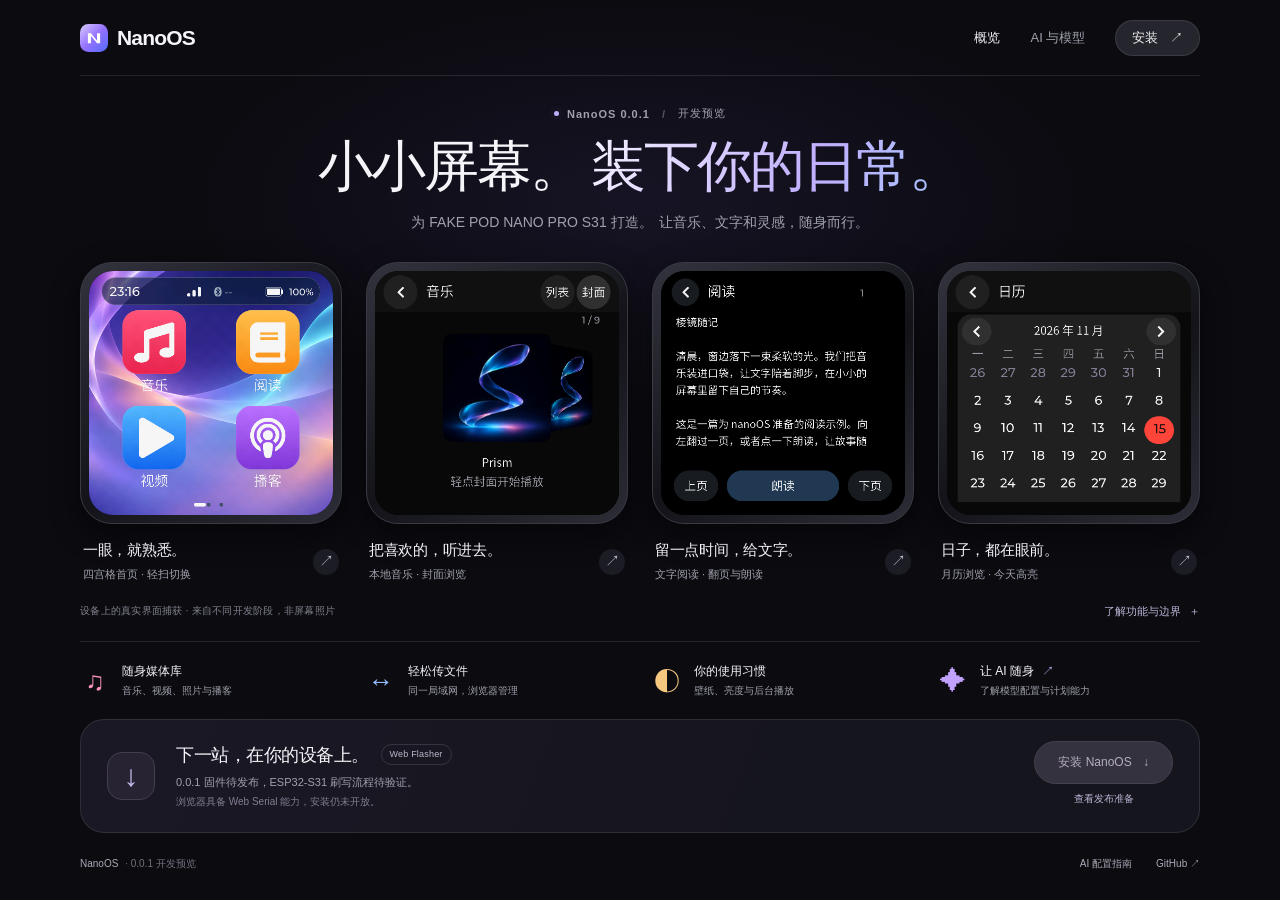
==== index.html @ 6688632a "Build NanoOS 0.0.1 website and AI setup guide" ====
<!doctype html>
<html lang="zh-CN">
<head>
  <meta charset="utf-8">
  <meta name="viewport" content="width=device-width, initial-scale=1">
  <meta name="theme-color" content="#0b0b10">
  <meta name="description" content="NanoOS 0.0.1，为 FAKE POD NANO PRO S31 打造的掌上系统。探索音乐、阅读与日常应用，了解 AI 模型配置。">
  <title>NanoOS — 小小屏幕，装下日常</title>
  <link rel="icon" href="assets/icon.svg" type="image/svg+xml">
  <link rel="stylesheet" href="assets/site.css">
  <script type="module" src="assets/site.js"></script>
</head>
<body class="home-page">
  <a class="skip-link" href="#main">跳到主要内容</a>
  <header class="site-header wrap">
    <a class="brand" href="index.html" aria-label="NanoOS 首页"><img src="assets/icon.svg" alt="" width="28" height="28"><span>NanoOS</span></a>
    <nav aria-label="主导航"><a class="active" aria-current="page" href="index.html">概览</a><a href="ai.html">AI 与模型</a><a class="nav-install" href="#install">安装 <span aria-hidden="true">↗</span></a></nav>
  </header>
  <main id="main" class="wrap">
    <section class="hero" aria-labelledby="hero-title">
      <div class="eyebrow"><span class="status-dot"></span> NanoOS 0.0.1 <span class="eyebrow-divider">/</span> 开发预览</div>
      <h1 id="hero-title">小小屏幕。<span>装下你的日常。</span></h1>
      <p>为 FAKE POD NANO PRO S31 打造。<span class="hero-break">让音乐、文字和灵感，随身而行。</span></p>
    </section>
    <section class="showcase" aria-label="应用界面">
      <button class="screen-card home-card" type="button" data-screen="home" aria-label="放大首页界面">
        <span class="screen-frame"><img src="assets/screen-home.png" width="460" height="460" alt="设备首页：音乐、阅读、视频和播客四宫格"></span>
        <span class="card-caption"><span><strong>一眼，就熟悉。</strong><small>四宫格首页 · 轻扫切换</small></span><span class="round-arrow" aria-hidden="true">↗</span></span>
      </button>
      <button class="screen-card" type="button" data-screen="music" aria-label="放大音乐界面">
        <span class="screen-frame"><img src="assets/screen-music.png" width="460" height="460" alt="设备音乐资料库，展示 Prism 示例专辑封面"></span>
        <span class="card-caption"><span><strong>把喜欢的，听进去。</strong><small>本地音乐 · 封面浏览</small></span><span class="round-arrow" aria-hidden="true">↗</span></span>
      </button>
      <button class="screen-card" type="button" data-screen="reader" aria-label="放大阅读界面">
        <span class="screen-frame"><img src="assets/screen-reader.png" width="460" height="460" alt="设备阅读页，显示原创示例棱镜随记与翻页、朗读按钮"></span>
        <span class="card-caption"><span><strong>留一点时间，给文字。</strong><small>文字阅读 · 翻页与朗读</small></span><span class="round-arrow" aria-hidden="true">↗</span></span>
      </button>
      <button class="screen-card" type="button" data-screen="calendar" aria-label="放大日历界面">
        <span class="screen-frame"><img src="assets/screen-calendar.png" width="460" height="460" alt="设备日历月视图，显示 2026 年 11 月"></span>
        <span class="card-caption"><span><strong>日子，都在眼前。</strong><small>月历浏览 · 今天高亮</small></span><span class="round-arrow" aria-hidden="true">↗</span></span>
      </button>
    </section>
    <div class="gallery-note"><p>设备上的真实界面捕获 · 来自不同开发阶段，非屏幕照片</p><button class="text-button" type="button" data-dialog="capabilities">了解功能与边界 <span aria-hidden="true">＋</span></button></div>
    <section class="feature-strip" aria-label="更多能力">
      <div><span class="feature-symbol pink" aria-hidden="true">♫</span><p><strong>随身媒体库</strong><span>音乐、视频、照片与播客</span></p></div>
      <div><span class="feature-symbol blue" aria-hidden="true">↔</span><p><strong>轻松传文件</strong><span>同一局域网，浏览器管理</span></p></div>
      <div><span class="feature-symbol amber" aria-hidden="true">◐</span><p><strong>你的使用习惯</strong><span>壁纸、亮度与后台播放</span></p></div>
      <a class="ai-feature" href="ai.html"><span class="feature-symbol purple" aria-hidden="true">✦</span><p><strong>让 AI 随身 <span aria-hidden="true">↗</span></strong><span>了解模型配置与计划能力</span></p></a>
    </section>
    <section id="install" class="install-panel" aria-labelledby="install-title">
      <div class="install-icon" aria-hidden="true">↓</div><div class="install-copy"><div class="install-heading"><h2 id="install-title">下一站，在你的设备上。</h2><span class="pill">Web Flasher</span></div><p>0.0.1 固件待发布，ESP32-S31 刷写流程待验证。</p><span class="browser-status" id="browser-status">检查浏览器环境…</span></div>
      <div class="install-actions"><button class="install-button" id="install-button" type="button" disabled aria-describedby="install-status">安装 NanoOS <span aria-hidden="true">↓</span></button><button class="text-button" type="button" data-dialog="install-info">查看发布准备</button></div>
      <span id="install-status" class="visually-hidden">当前没有可用固件，安装暂未开放。</span>
    </section>
  </main>
  <footer class="site-footer wrap"><span>NanoOS <span class="muted">· 0.0.1 开发预览</span></span><div><a href="ai.html">AI 配置指南</a><a href="https://github.com/zhuzhe1983/NanoOS" target="_blank" rel="noopener noreferrer">GitHub <span aria-hidden="true">↗</span></a></div></footer>

  <dialog id="screen-dialog" class="screen-dialog" aria-labelledby="screen-title"><button class="dialog-close" type="button" aria-label="关闭界面预览">×</button><img id="screen-image" src="assets/screen-home.png" width="460" height="460" alt=""><h2 id="screen-title">首页</h2><p id="screen-description"></p><small>设备 LVGL 软件捕获；非 LCD 面板回读。</small></dialog>
  <dialog id="capabilities" class="info-dialog" aria-labelledby="capabilities-title"><button class="dialog-close" type="button" aria-label="关闭功能说明">×</button><span class="eyebrow">ABOUT 0.0.1</span><h2 id="capabilities-title">当前功能与适配范围</h2><p class="dialog-intro">NanoOS 正在开发。以下区分已有实现与仍需验证的能力，固件尚未公开发布。</p><dl class="capability-list"><div><dt>音乐与视频 <span>已有实现</span></dt><dd>本地 MP3、PCM WAV、受限 FLAC / AAC；视频需预先转为受支持的小尺寸 H.264 / AAC MP4。并非任意视频都可直接播放。</dd></div><div><dt>阅读与朗读 <span>已有实现，持续验证</span></dt><dd>原生 UTF-8 TXT 阅读；EPUB、PDF 等需先在电脑导入转换。自然语音依赖服务或已准备的缓存，音质与完整流程仍在验证。</dd></div><div><dt>日常与连接 <span>已有实现</span></dt><dd>月历、壁纸、后台播放、局域网文件传输与网页设置。日历订阅为只读；浏览器传文件不是 AirDrop。</dd></div><div><dt>AI 与设备互通 <span>开发与验证中</span></dt><dd>模型配置、语音交互及图像动作仍在完善。AirPlay、蓝牙和网络媒体各有兼容范围；不承诺所有发送端与耳机均可用。</dd></div></dl><a class="button-link" href="ai.html">了解 AI 与模型 <span aria-hidden="true">→</span></a></dialog>
  <dialog id="install-info" class="info-dialog" aria-labelledby="install-info-title"><button class="dialog-close" type="button" aria-label="关闭安装说明">×</button><span class="eyebrow">READY WHEN IT’S READY</span><h2 id="install-info-title">固件准备与安装状态</h2><p class="dialog-intro">固件与设备刷写验证完成后，这里才会开放安装。当前页面不会请求串口权限，也不会下载或写入固件。</p><ol class="release-steps"><li><strong>发布固件</strong><span>确认 0.0.1 镜像、适用硬件和校验信息。</span><b>待完成</b></li><li><strong>验证 S31</strong><span>核验 ESP32-S31 识别、分区保留与写后校验。</span><b>待完成</b></li><li><strong>开放安装</strong><span>通过验证后，在支持 Web Serial 的桌面浏览器使用。</span><b>未开放</b></li></ol><p class="source-note">上游 esptool-js 已有 S31 目标实现；ESP Web Tools 的公开类型尚未列出 S31，且默认新装可能全擦。NanoOS 的安装流程仍需独立适配与设备验证。<br><a href="https://github.com/espressif/esptool-js/blob/d5b779b0314bdec367125f4c7e3c6d2206b14311/src/targets/esp32s31.ts" target="_blank" rel="noopener noreferrer">esptool-js ↗</a> · <a href="https://github.com/esphome/esp-web-tools/blob/8a993fa06c709b870335434a65894dee2a4c6d78/src/const.ts" target="_blank" rel="noopener noreferrer">ESP Web Tools ↗</a><br>核对日期：2026 年 11 月 16 日。</p></dialog>
</body>
</html>
---- assets/site.css ----
@charset "UTF-8";
:root{color-scheme:dark;--bg:#0b0b10;--panel:#15151d;--line:rgba(255,255,255,.1);--text:#f5f4f8;--muted:#a1a1ad;--accent:#c5b6ff;--radius:24px;font-family:-apple-system,BlinkMacSystemFont,"SF Pro Display","Segoe UI","PingFang SC","Hiragino Sans GB","Microsoft YaHei",sans-serif;font-synthesis:none}
*{box-sizing:border-box}html{scroll-behavior:smooth;scroll-padding-top:30px}body{margin:0;background:var(--bg);color:var(--text);-webkit-font-smoothing:antialiased}body:has(dialog[open]){overflow:hidden}a{color:inherit;text-decoration:none}button{font:inherit;color:inherit}button,a{-webkit-tap-highlight-color:transparent}button{cursor:pointer}button:disabled{cursor:not-allowed}button:focus-visible,a:focus-visible,summary:focus-visible{outline:3px solid #b6a2ff;outline-offset:5px}img{display:block;max-width:100%;height:auto}p,h1,h2,h3{margin:0}p{line-height:1.65}button{border:0}h1,h2,h3{font-weight:600;letter-spacing:-.035em}.wrap{width:min(1120px,calc(100% - 64px));margin-inline:auto}.muted{color:var(--muted)}.visually-hidden{position:absolute;width:1px;height:1px;padding:0;margin:-1px;overflow:hidden;clip:rect(0,0,0,0);white-space:nowrap;border:0}.skip-link{position:fixed;left:20px;top:-80px;background:white;color:#111;padding:12px 20px;border-radius:10px;z-index:100}.skip-link:focus{top:12px}.site-header{height:76px;display:flex;align-items:center;justify-content:space-between;border-bottom:1px solid var(--line)}.brand{display:flex;align-items:center;gap:9px;font-size:21px;font-weight:650;letter-spacing:-.8px}.site-header nav{display:flex;align-items:center;gap:30px;font-size:13px}.site-header nav>a{color:var(--muted);transition:color .2s}.site-header nav>a:hover,.site-header nav>a.active{color:var(--text)}.site-header nav>a.nav-install{background:#25252e;border:1px solid var(--line);border-radius:20px;padding:8px 16px;color:#eee}.nav-install span{margin-left:8px}.hero{text-align:center;padding:30px 0 28px;position:relative}.hero:before{content:"";position:absolute;inset:-100px 5% -160px;background:radial-gradient(ellipse,rgba(102,75,175,.13),transparent 65%);pointer-events:none;z-index:-1}.eyebrow{display:flex;align-items:center;gap:8px;color:var(--muted);font-size:11px;font-weight:600;letter-spacing:1.6px}.hero .eyebrow{justify-content:center;font-size:11px;letter-spacing:1px}.eyebrow-divider{margin:0 4px;color:#585860}.status-dot{height:5px;width:5px;border-radius:50%;background:#bcafff;display:inline-block;box-shadow:0 0 8px #967aff55;flex-shrink:0}.hero h1{font-size:clamp(36px,4.3vw,58px);line-height:1.2;margin:12px 0 12px;letter-spacing:-2px}.hero h1 span{background:linear-gradient(110deg,#f0ebff 5%,#c1afff 60%,#a3c5ff);-webkit-background-clip:text;background-clip:text;color:transparent;margin-left:.15em}.hero p{font-size:14px;color:var(--muted)}.hero-break{margin-left:6px}.showcase{display:grid;grid-template-columns:repeat(4,minmax(0,1fr));gap:24px}.screen-card{padding:0;background:none;min-width:0;text-align:left}.screen-frame{display:block;padding:8px;border:1px solid #3a3a44;border-radius:32px;background:linear-gradient(145deg,#33333e,#131319 55%,#2d2d37);box-shadow:0 10px 30px #0007;transition:transform .3s,border-color .3s}.screen-frame img{width:100%;aspect-ratio:1;border-radius:24px;object-fit:contain;background:#000}.screen-card:hover .screen-frame{transform:translateY(-4px);border-color:#817395}.card-caption{display:flex;align-items:center;justify-content:space-between;gap:8px;padding:17px 3px 0}.card-caption strong{display:block;font-size:15px;font-weight:550;letter-spacing:-.3px}.card-caption small{display:block;font-size:11px;color:var(--muted);margin-top:7px}.round-arrow{display:flex;align-items:center;justify-content:center;width:26px;height:26px;flex-shrink:0;background:#1c1c25;color:#b7b2c4;border-radius:50%;font-size:15px}.gallery-note{display:flex;align-items:center;justify-content:space-between;margin-top:17px;gap:16px}.gallery-note p{font-size:10px;letter-spacing:.25px;color:#82828f}.text-button{padding:5px 0;background:none;color:#bdb4d7;font-size:11px}.text-button:hover{color:white}.text-button span{margin-left:5px}.feature-strip{display:grid;grid-template-columns:repeat(4,minmax(0,1fr));gap:24px;border-top:1px solid var(--line);margin-top:17px;padding:21px 0}.feature-strip>div,.feature-strip>a{display:flex;align-items:center;gap:12px}.feature-symbol{font-size:26px;width:30px;text-align:center;line-height:1}.pink{color:#fa93ba}.blue{color:#94bcff}.amber{color:#f6c77f}.purple{color:#c1a2ff}.feature-strip p{line-height:1.4}.feature-strip strong{font-size:12px;display:block;font-weight:500}.feature-strip p>span{display:block;color:var(--muted);font-size:10px;margin-top:4px}.ai-feature strong>span{color:var(--accent);margin-left:5px}.ai-feature:hover strong{color:var(--accent)}.install-panel{display:flex;align-items:center;gap:21px;border:1px solid var(--line);border-radius:var(--radius);background:linear-gradient(110deg,#1b1825,#15151d 70%);padding:21px 26px}.install-icon{height:48px;width:48px;display:grid;place-items:center;border-radius:15px;border:1px solid #43404e;background:#272332;font-size:30px;font-weight:300;color:#c6b9ee;flex-shrink:0}.install-copy{flex:1}.install-heading{display:flex;align-items:center;gap:12px}.install-heading h2{font-size:18px;letter-spacing:-.5px}.pill{display:inline-block;font-size:9px;border-radius:20px;padding:4px 8px;color:#bdb8cc;border:1px solid #ffffff20;line-height:1.2;white-space:nowrap;letter-spacing:.2px}.install-copy>p{font-size:11px;color:var(--muted);margin-top:6px}.browser-status{display:block;font-size:10px;color:#827d91;margin-top:4px}.install-actions{display:flex;flex-direction:column;align-items:center;gap:3px}.install-button{background:#35323f;color:#b5aebf;border:1px solid #46414e;border-radius:25px;padding:12px 23px;font-size:12px;white-space:nowrap}.install-button span{margin-left:8px}.install-actions .text-button{font-size:10px}.site-footer{padding:24px 0;display:flex;align-items:center;justify-content:space-between;font-size:10px;color:#acabb7}.site-footer>div{display:flex;gap:24px}.site-footer a:hover{color:#fff}.site-footer .muted{color:#71717e;margin-left:4px}dialog{padding:34px;border:1px solid #44404f;border-radius:28px;background:#18171f;color:var(--text);width:min(600px,calc(100% - 36px));max-height:calc(100dvh - 40px);overflow:auto;box-shadow:0 30px 100px #000a}dialog::backdrop{background:#030306cc;backdrop-filter:blur(12px)}.dialog-close{display:grid;place-items:center;position:absolute;right:16px;top:16px;width:32px;height:32px;border-radius:50%;background:#ffffff12;color:#d4cfdf;font-size:24px;line-height:1}.info-dialog>.eyebrow{padding-right:30px}.info-dialog h2{font-size:31px;line-height:1.35;margin-top:15px}.dialog-intro{font-size:13px;color:#b3afbf;margin-top:16px}.screen-dialog{width:min(540px,calc(100% - 32px));text-align:center}.screen-dialog>img{border-radius:22px;width:100%;margin-top:16px}.screen-dialog h2{font-size:23px;margin-top:20px}.screen-dialog>p{font-size:13px;color:#b7b2c4;margin-top:8px}.screen-dialog small{display:block;margin-top:12px;font-size:10px;color:#827d91}.capability-list{margin:24px 0}.capability-list>div{border-top:1px solid var(--line);padding:16px 0}.capability-list dt{font-size:14px;font-weight:600}.capability-list dt span{font-size:10px;color:#9e90bc;font-weight:400;margin-left:6px}.capability-list dd{margin:8px 0 0;font-size:12px;color:#aaa5b6;line-height:1.7}.button-link{display:inline-flex;align-items:center;gap:22px;padding:13px 22px;border-radius:24px;background:#e6dcff;color:#282032;font-size:13px;font-weight:600;transition:background .2s}.button-link:hover{background:white}.release-steps{padding:0;list-style:none;margin:22px 0}.release-steps li{display:grid;grid-template-columns:1fr auto;border-top:1px solid var(--line);padding:18px 0;gap:7px 15px}.release-steps strong{font-size:14px;font-weight:500}.release-steps span{grid-column:1;grid-row:2;color:#a8a1b5;font-size:12px;line-height:1.7}.release-steps b{font-size:10px;font-weight:400;color:#b19ccf;grid-column:2;grid-row:1}.source-note{font-size:11px;color:#938aab}.source-note a{display:inline-block;margin:10px 0 3px;color:#c0adea;text-decoration:underline;text-underline-offset:3px}.ai-main{padding-top:36px}.ai-hero{display:grid;grid-template-columns:1fr 1fr;gap:65px;align-items:center;padding:18px 0 65px}.ai-hero h1{font-size:clamp(45px,5vw,68px);line-height:1.18;margin:22px 0;letter-spacing:-2.4px}.ai-hero h1 span{background:linear-gradient(120deg,#d8c4ff,#a5bdff);-webkit-background-clip:text;background-clip:text;color:transparent}.ai-hero-copy>p{font-size:17px;color:#b8b2c6;margin-bottom:27px}.ai-hero-copy>small{display:block;color:#80798f;font-size:10px;margin-top:14px}.voice-concept{background:radial-gradient(ellipse at 50% 36%,#38244866,transparent 70%),linear-gradient(145deg,#201927,#12121a);border:1px solid #ffffff17;border-radius:36px;min-height:400px;padding:24px;text-align:center;overflow:hidden}.concept-label{display:flex;align-items:center;justify-content:space-between;font-size:8px;letter-spacing:1.5px;color:#797183}.voice-orb{margin:24px auto 10px;width:170px;height:170px;border-radius:50%;background:radial-gradient(circle at 62% 32%,#dcc4ff 0%,#a36de8 20%,#41307e 42%,#93c9ff 62%,#201c42 75%);box-shadow:0 0 60px #9c67e82b,inset -18px -24px 35px #0a061d,0 2px 20px #8b67cc38;position:relative;transform:rotate(-25deg)}.voice-orb:before{content:"";position:absolute;inset:12px 30px;border:2px solid #b5a0ff88;border-radius:50%;box-shadow:0 0 30px #a076e77a;transform:rotate(40deg)}.voice-orb>div{position:absolute;inset:20px 5px;border-top:2px solid #c3a5ff;border-bottom:1px solid #bcb9ff88;border-radius:50%;transform:rotate(28deg)}.voice-quote{font-size:21px;letter-spacing:-.5px;font-weight:500;margin-top:25px}.concept-flow{display:flex;justify-content:center;align-items:center;gap:13px;font-size:10px;color:#b5a7c8;margin:19px 0 13px}.concept-flow i{font-style:normal;color:#60576e}.voice-concept>small{font-size:9px;color:#756981}.ai-section{border-top:1px solid var(--line);padding:48px 0 54px}.section-heading{display:flex;align-items:flex-end;justify-content:space-between;gap:40px;margin-bottom:32px}.section-heading h2{font-size:33px;line-height:1.35;letter-spacing:-1px;margin-top:12px}.section-heading>p{font-size:12px;color:#a5a0b1;max-width:470px}.model-grid{display:grid;grid-template-columns:repeat(4,minmax(0,1fr));gap:18px}.model-grid article{background:#15141d;border:1px solid var(--line);border-radius:22px;padding:25px 23px}.model-mark{display:inline-block;font-size:10px;letter-spacing:1.3px;border:1px solid currentColor;border-radius:8px;padding:7px 9px}.model-grid h3{font-size:19px;margin:22px 0 10px;letter-spacing:-.3px}.model-grid p{font-size:12px;color:#a5a0b3;min-height:60px}.model-grid small{display:block;color:#777080;font-size:10px;margin-top:19px}.config-layout{display:grid;grid-template-columns:1.2fr 1fr;gap:80px}.setup-steps{list-style:none;margin:0;padding:0}.setup-steps>li{display:flex;gap:21px;margin-bottom:27px}.setup-steps>li:last-child{margin-bottom:0}.setup-steps>li>span{font-size:11px;color:#b3a5d0;background:#252031;display:grid;place-items:center;width:34px;height:34px;border-radius:50%;flex-shrink:0}.setup-steps h3{font-size:17px;letter-spacing:-.2px;margin:7px 0 8px}.setup-steps p{font-size:12px;color:#aaa3b7;line-height:1.8}.setup-steps b{font-size:9px;font-weight:400;letter-spacing:0;border:1px solid #6c587c;border-radius:10px;padding:2px 6px;margin-left:4px;color:#b4a2c9}code{font-family:ui-monospace,"SFMono-Regular",Consolas,monospace;font-size:.95em}.config-example{background:linear-gradient(125deg,#201a29,#15141c);border:1px solid #ffffff18;border-radius:24px;padding:24px 27px;align-self:start}.example-header{display:flex;align-items:center;justify-content:space-between;color:#82768f;font-size:10px}.config-example dl{margin:17px 0}.config-example dl>div{border-bottom:1px solid #ffffff0d;padding:12px 0}.config-example dt{font-size:10px;color:#91869f;margin-bottom:7px}.config-example dt>span{color:#c3a4e1;margin-left:6px}.config-example dd{margin:0;font-size:13px;color:#d2c4e8;overflow-wrap:anywhere}.config-example>p{font-size:10px;color:#8d829c;line-height:1.8}.ptt-flow{display:grid;grid-template-columns:repeat(4,minmax(0,1fr));gap:22px;list-style:none;padding:0;margin:0}.ptt-flow>li{border-top:1px solid #51425e;padding-top:18px}.ptt-flow>li>span{color:#b9a2d5;font-size:11px;display:block;margin-bottom:15px}.ptt-flow strong{font-size:17px;font-weight:500}.ptt-flow p{font-size:11px;color:#958ba5;margin-top:8px}.demo-section{display:grid;grid-template-columns:1fr 1fr;align-items:center;gap:60px;padding:40px 48px;border:1px solid #ffffff1a;border-radius:30px;background:radial-gradient(ellipse at 100% 50%,#34214144,transparent 70%),#17141e}.demo-section h2{font-size:32px;margin:16px 0}.demo-section p{font-size:13px;color:#a59aad}.demo-status{font-size:10px;color:#b4a2ce;display:flex;align-items:center;gap:7px;margin-top:24px}.demo-placeholder{aspect-ratio:16/10;background:#0f0d15;border:1px dashed #493950;border-radius:18px;display:flex;flex-direction:column;align-items:center;justify-content:center;min-width:0}.video-outline{font-size:40px;line-height:1;color:#6d537f;margin-bottom:18px}.demo-placeholder strong{font-weight:400;font-size:13px;color:#a799b6}.demo-placeholder p{font-size:10px;color:#665973;margin-top:9px}.faq-section{padding:55px 0 35px}.faq-section h2{font-size:26px;margin-bottom:24px}.faq-section details{border-top:1px solid var(--line)}.faq-section details:last-child{border-bottom:1px solid var(--line)}summary{font-size:13px;cursor:pointer;padding:20px 0;list-style:none;display:flex;align-items:center;justify-content:space-between;gap:20px}summary::-webkit-details-marker{display:none}summary:after{content:"+";font-size:20px;color:#9d87b4}details[open] summary:after{content:"−"}.faq-section details>p{font-size:12px;max-width:800px;color:#a096af;padding-bottom:23px}.ai-page .site-footer{border-top:1px solid var(--line)}
@media(min-width:1300px) and (min-height:880px){.hero{padding-top:40px;padding-bottom:36px}.hero h1{margin-top:17px;margin-bottom:16px}.feature-strip{padding:26px 0}.install-panel{padding:24px 26px}.site-footer{padding:27px 0}}
@media(max-width:1000px){.wrap{width:calc(100% - 48px)}.showcase{gap:17px}.screen-frame{padding:6px;border-radius:27px}.screen-frame img{border-radius:21px}.card-caption strong{font-size:12px}.card-caption small{font-size:9px}.round-arrow{width:22px;height:22px}.feature-strip{gap:15px}.feature-strip>div,.feature-strip>a{gap:8px}.feature-strip p>span{font-size:9px}.install-heading h2{font-size:16px}.ai-hero{gap:35px}.voice-concept{padding:20px 15px}.voice-quote{font-size:18px}.section-heading>p{max-width:390px}.model-grid{gap:12px}.model-grid article{padding:23px 17px}.model-grid h3{font-size:17px}.config-layout{gap:40px}.demo-section{padding:32px;gap:35px}}
@media(max-width:760px){.wrap{width:calc(100% - 36px)}.site-header{height:66px}.brand{font-size:20px}.site-header nav{gap:20px;font-size:12px}.site-header nav>a.nav-install{padding:7px 13px}.nav-install span{display:none}.hero{padding:35px 0 29px}.hero h1{font-size:40px;line-height:1.25;letter-spacing:-1.5px;margin:17px 0}.hero h1 span{display:block;margin-left:0}.hero p{font-size:12px}.hero-break{display:block;margin:2px 0 0}.showcase{grid-template-columns:repeat(2,minmax(0,1fr));gap:25px 18px}.screen-frame{padding:6px;border-radius:28px}.screen-frame img{border-radius:22px}.card-caption{padding:13px 2px 0}.card-caption strong{font-size:14px}.card-caption small{font-size:10px}.gallery-note{align-items:flex-start;flex-direction:column;gap:6px;margin-top:23px}.gallery-note p{font-size:9px}.text-button{font-size:11px}.feature-strip{grid-template-columns:repeat(2,minmax(0,1fr));padding:22px 0;gap:24px 18px;margin-top:14px}.feature-strip p>span{font-size:10px}.feature-strip strong{font-size:12px}.feature-strip>div,.feature-strip>a{gap:10px}.install-panel{flex-wrap:wrap;gap:15px;padding:22px 19px}.install-icon{width:40px;height:40px;font-size:25px;border-radius:13px}.install-copy{flex-basis:calc(100% - 60px)}.install-heading{flex-wrap:wrap;gap:7px}.install-heading h2{font-size:16px}.install-heading .pill{font-size:8px;padding:3px 7px}.install-copy>p{font-size:10px;margin-top:8px}.browser-status{font-size:9px;line-height:1.5}.install-actions{flex-direction:row;justify-content:space-between;gap:20px;width:100%;padding-top:2px}.install-button{font-size:12px;padding:12px 22px}.site-footer{padding:24px 0;font-size:9px}.site-footer>div{gap:17px}.site-footer .muted{display:block;margin:4px 0 0}.ai-main{padding-top:24px}.ai-hero{grid-template-columns:1fr;gap:33px;padding:16px 0 42px}.ai-hero h1{font-size:52px;margin:20px 0}.ai-hero-copy>p{font-size:15px;margin-bottom:23px}.voice-concept{min-height:370px;border-radius:28px;padding:20px 22px}.voice-orb{width:155px;height:155px;margin:16px auto}.voice-quote{font-size:21px}.ai-section{padding:35px 0 38px}.section-heading{align-items:flex-start;flex-direction:column;gap:15px;margin-bottom:25px}.section-heading h2{font-size:29px;margin-top:10px}.section-heading>p{font-size:12px;max-width:none}.model-grid{grid-template-columns:repeat(2,minmax(0,1fr));gap:13px}.model-grid article{padding:23px 19px;border-radius:20px}.model-grid h3{font-size:17px;margin-top:19px}.model-grid p{font-size:11px;min-height:59px}.model-grid small{font-size:9px}.config-layout{grid-template-columns:1fr;gap:28px}.setup-steps>li{gap:15px;margin-bottom:24px}.setup-steps p{font-size:12px}.config-example{padding:23px 25px}.ptt-flow{grid-template-columns:repeat(2,minmax(0,1fr));gap:27px 18px}.ptt-flow strong{font-size:16px}.ptt-flow p{font-size:11px}.demo-section{grid-template-columns:1fr;gap:28px;padding:28px 23px;border-radius:25px}.demo-section h2{font-size:28px}.demo-section p{font-size:12px}.demo-placeholder{width:100%;aspect-ratio:16/9}.demo-placeholder>p{font-size:10px}.faq-section{padding:35px 0}.faq-section h2{font-size:23px}.info-dialog{padding:30px 23px}.info-dialog h2{font-size:27px}.capability-list dt span{display:block;margin:5px 0 0}.source-note{font-size:10px}}
@media(max-width:390px){.wrap{width:calc(100% - 28px)}.site-header nav{gap:15px}.brand{font-size:18px}.brand img{width:25px}.hero h1{font-size:36px}.showcase{gap:23px 14px}.card-caption strong{font-size:12px}.card-caption small{font-size:9px}.round-arrow{width:20px;height:20px;font-size:12px}.feature-strip{gap:23px 12px}.feature-strip p>span{font-size:9px}.install-heading h2{font-size:14px}.install-heading .pill{font-size:7px}.model-grid article{padding:20px 15px}.model-grid h3{font-size:16px}.ai-hero h1{font-size:46px}.concept-flow{gap:9px}.voice-quote{font-size:19px}.site-footer>div{gap:14px}}
@media(min-width:761px) and (max-height:850px){.home-page .wrap{width:min(1040px,calc(100% - 48px))}.home-page .site-header{height:64px}.home-page .hero{padding:22px 0 20px}.home-page .hero h1{font-size:48px}.home-page .feature-strip{padding:18px 0}.home-page .install-panel{padding:18px 24px}.home-page .gallery-note{margin-top:14px}}
@media(prefers-reduced-motion:reduce){html{scroll-behavior:auto}*,*:before,*:after{animation:none!important;transition:none!important}}
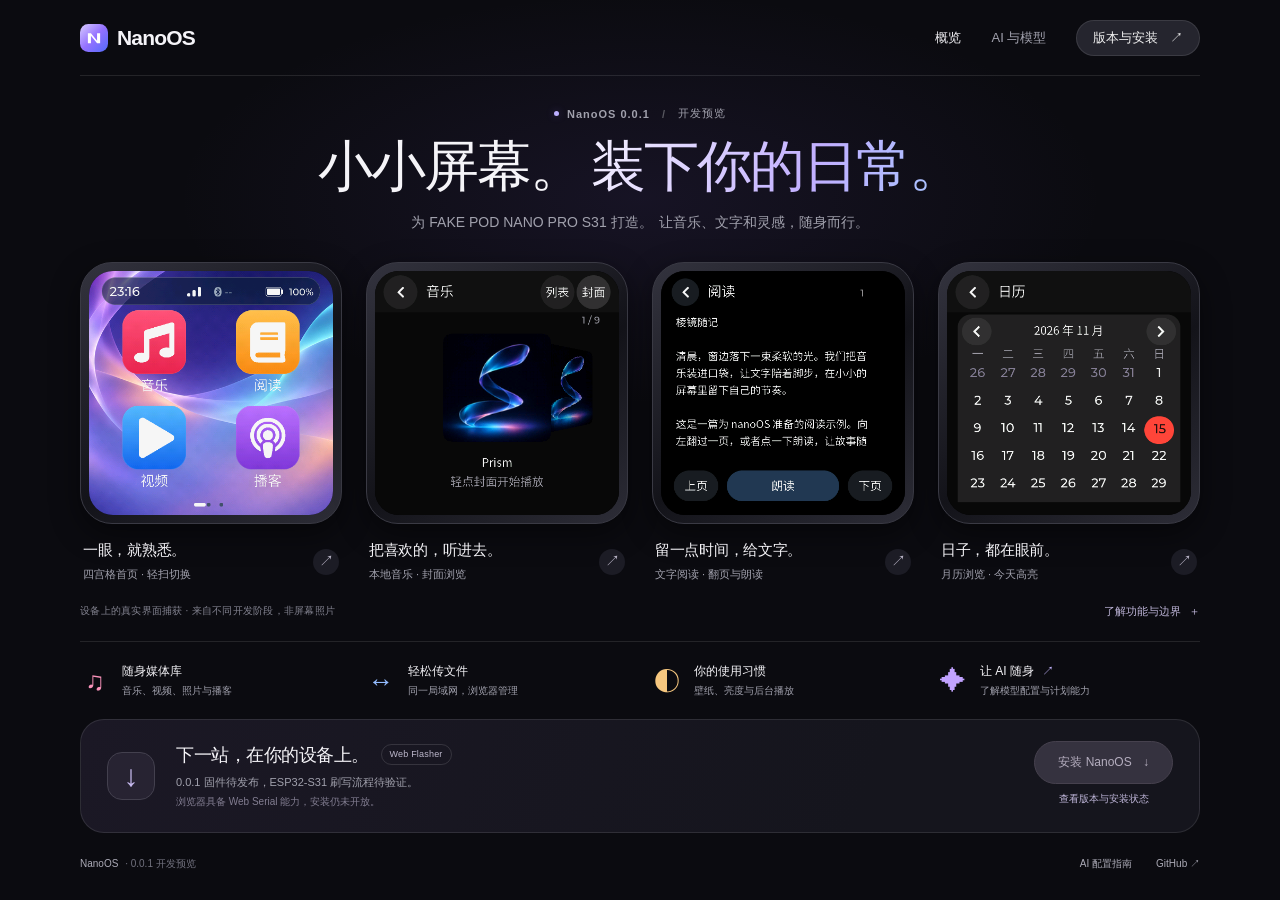
==== commit 232dd2a7: "Prepare gated 0.0.1 release page and two-step installer entry" ====
--- a/index.html
+++ b/index.html
@@ -14,7 +14,7 @@
   <a class="skip-link" href="#main">跳到主要内容</a>
   <header class="site-header wrap">
     <a class="brand" href="index.html" aria-label="NanoOS 首页"><img src="assets/icon.svg" alt="" width="28" height="28"><span>NanoOS</span></a>
-    <nav aria-label="主导航"><a class="active" aria-current="page" href="index.html">概览</a><a href="ai.html">AI 与模型</a><a class="nav-install" href="#install">安装 <span aria-hidden="true">↗</span></a></nav>
+    <nav aria-label="主导航"><a class="active" aria-current="page" href="index.html">概览</a><a href="ai.html">AI 与模型</a><a class="nav-install" href="release.html">版本与安装 <span aria-hidden="true">↗</span></a></nav>
   </header>
   <main id="main" class="wrap">
     <section class="hero" aria-labelledby="hero-title">
@@ -49,7 +49,7 @@
     </section>
     <section id="install" class="install-panel" aria-labelledby="install-title">
       <div class="install-icon" aria-hidden="true">↓</div><div class="install-copy"><div class="install-heading"><h2 id="install-title">下一站，在你的设备上。</h2><span class="pill">Web Flasher</span></div><p>0.0.1 固件待发布，ESP32-S31 刷写流程待验证。</p><span class="browser-status" id="browser-status">检查浏览器环境…</span></div>
-      <div class="install-actions"><button class="install-button" id="install-button" type="button" disabled aria-describedby="install-status">安装 NanoOS <span aria-hidden="true">↓</span></button><button class="text-button" type="button" data-dialog="install-info">查看发布准备</button></div>
+      <div class="install-actions"><button class="install-button" id="install-button" type="button" disabled aria-describedby="install-status">安装 NanoOS <span aria-hidden="true">↓</span></button><a class="text-button" href="release.html">查看版本与安装状态</a></div>
       <span id="install-status" class="visually-hidden">当前没有可用固件，安装暂未开放。</span>
     </section>
   </main>
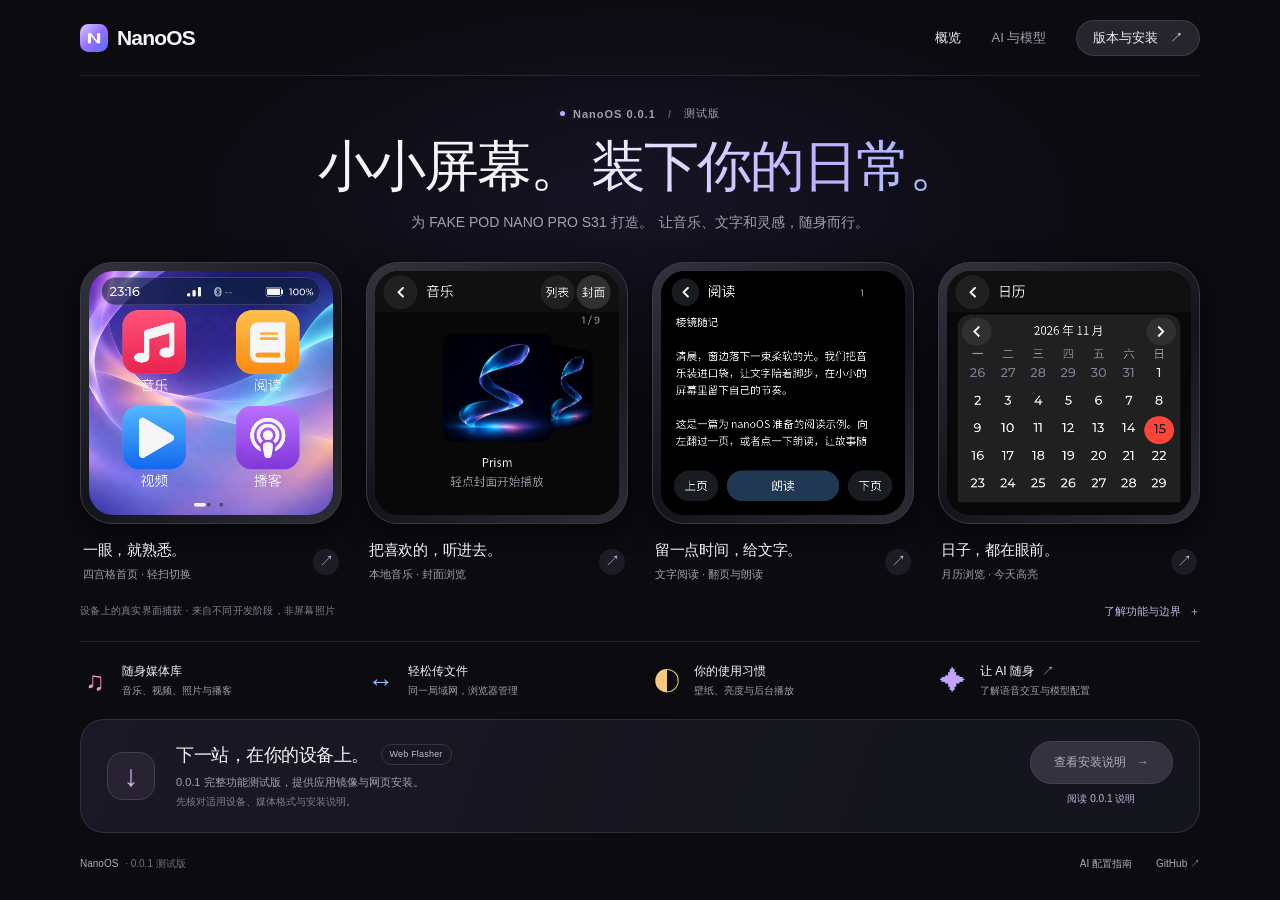
==== commit d4e163e4: "Publish NanoOS 0.0.1 full test firmware and S31 web flasher" ====
--- a/index.html
+++ b/index.html
@@ -18,7 +18,7 @@
   </header>
   <main id="main" class="wrap">
     <section class="hero" aria-labelledby="hero-title">
-      <div class="eyebrow"><span class="status-dot"></span> NanoOS 0.0.1 <span class="eyebrow-divider">/</span> 开发预览</div>
+      <div class="eyebrow"><span class="status-dot"></span> NanoOS 0.0.1 <span class="eyebrow-divider">/</span> 测试版</div>
       <h1 id="hero-title">小小屏幕。<span>装下你的日常。</span></h1>
       <p>为 FAKE POD NANO PRO S31 打造。<span class="hero-break">让音乐、文字和灵感，随身而行。</span></p>
     </section>
@@ -45,18 +45,18 @@
       <div><span class="feature-symbol pink" aria-hidden="true">♫</span><p><strong>随身媒体库</strong><span>音乐、视频、照片与播客</span></p></div>
       <div><span class="feature-symbol blue" aria-hidden="true">↔</span><p><strong>轻松传文件</strong><span>同一局域网，浏览器管理</span></p></div>
       <div><span class="feature-symbol amber" aria-hidden="true">◐</span><p><strong>你的使用习惯</strong><span>壁纸、亮度与后台播放</span></p></div>
-      <a class="ai-feature" href="ai.html"><span class="feature-symbol purple" aria-hidden="true">✦</span><p><strong>让 AI 随身 <span aria-hidden="true">↗</span></strong><span>了解模型配置与计划能力</span></p></a>
+      <a class="ai-feature" href="ai.html"><span class="feature-symbol purple" aria-hidden="true">✦</span><p><strong>让 AI 随身 <span aria-hidden="true">↗</span></strong><span>了解语音交互与模型配置</span></p></a>
     </section>
     <section id="install" class="install-panel" aria-labelledby="install-title">
-      <div class="install-icon" aria-hidden="true">↓</div><div class="install-copy"><div class="install-heading"><h2 id="install-title">下一站，在你的设备上。</h2><span class="pill">Web Flasher</span></div><p>0.0.1 固件待发布，ESP32-S31 刷写流程待验证。</p><span class="browser-status" id="browser-status">检查浏览器环境…</span></div>
-      <div class="install-actions"><button class="install-button" id="install-button" type="button" disabled aria-describedby="install-status">安装 NanoOS <span aria-hidden="true">↓</span></button><a class="text-button" href="release.html">查看版本与安装状态</a></div>
-      <span id="install-status" class="visually-hidden">当前没有可用固件，安装暂未开放。</span>
+      <div class="install-icon" aria-hidden="true">↓</div><div class="install-copy"><div class="install-heading"><h2 id="install-title">下一站，在你的设备上。</h2><span class="pill">Web Flasher</span></div><p>0.0.1 完整功能测试版，提供应用镜像与网页安装。</p><span class="browser-status">先核对适用设备、媒体格式与安装说明。</span></div>
+      <div class="install-actions"><a class="install-button" href="release.html#installer" aria-describedby="install-status">查看安装说明 <span aria-hidden="true">→</span></a><a class="text-button" href="release.html">阅读 0.0.1 说明</a></div>
+      <span id="install-status" class="visually-hidden">仅适用于保留原分区表的 S31 设备；请先阅读版本说明。</span>
     </section>
   </main>
-  <footer class="site-footer wrap"><span>NanoOS <span class="muted">· 0.0.1 开发预览</span></span><div><a href="ai.html">AI 配置指南</a><a href="https://github.com/zhuzhe1983/NanoOS" target="_blank" rel="noopener noreferrer">GitHub <span aria-hidden="true">↗</span></a></div></footer>
+  <footer class="site-footer wrap"><span>NanoOS <span class="muted">· 0.0.1 测试版</span></span><div><a href="ai.html">AI 配置指南</a><a href="https://github.com/zhuzhe1983/NanoOS" target="_blank" rel="noopener noreferrer">GitHub <span aria-hidden="true">↗</span></a></div></footer>
 
   <dialog id="screen-dialog" class="screen-dialog" aria-labelledby="screen-title"><button class="dialog-close" type="button" aria-label="关闭界面预览">×</button><img id="screen-image" src="assets/screen-home.png" width="460" height="460" alt=""><h2 id="screen-title">首页</h2><p id="screen-description"></p><small>设备 LVGL 软件捕获；非 LCD 面板回读。</small></dialog>
-  <dialog id="capabilities" class="info-dialog" aria-labelledby="capabilities-title"><button class="dialog-close" type="button" aria-label="关闭功能说明">×</button><span class="eyebrow">ABOUT 0.0.1</span><h2 id="capabilities-title">当前功能与适配范围</h2><p class="dialog-intro">NanoOS 正在开发。以下区分已有实现与仍需验证的能力，固件尚未公开发布。</p><dl class="capability-list"><div><dt>音乐与视频 <span>已有实现</span></dt><dd>本地 MP3、PCM WAV、受限 FLAC / AAC；视频需预先转为受支持的小尺寸 H.264 / AAC MP4。并非任意视频都可直接播放。</dd></div><div><dt>阅读与朗读 <span>已有实现，持续验证</span></dt><dd>原生 UTF-8 TXT 阅读；EPUB、PDF 等需先在电脑导入转换。自然语音依赖服务或已准备的缓存，音质与完整流程仍在验证。</dd></div><div><dt>日常与连接 <span>已有实现</span></dt><dd>月历、壁纸、后台播放、局域网文件传输与网页设置。日历订阅为只读；浏览器传文件不是 AirDrop。</dd></div><div><dt>AI 与设备互通 <span>开发与验证中</span></dt><dd>模型配置、语音交互及图像动作仍在完善。AirPlay、蓝牙和网络媒体各有兼容范围；不承诺所有发送端与耳机均可用。</dd></div></dl><a class="button-link" href="ai.html">了解 AI 与模型 <span aria-hidden="true">→</span></a></dialog>
-  <dialog id="install-info" class="info-dialog" aria-labelledby="install-info-title"><button class="dialog-close" type="button" aria-label="关闭安装说明">×</button><span class="eyebrow">READY WHEN IT’S READY</span><h2 id="install-info-title">固件准备与安装状态</h2><p class="dialog-intro">固件与设备刷写验证完成后，这里才会开放安装。当前页面不会请求串口权限，也不会下载或写入固件。</p><ol class="release-steps"><li><strong>发布固件</strong><span>确认 0.0.1 镜像、适用硬件和校验信息。</span><b>待完成</b></li><li><strong>验证 S31</strong><span>核验 ESP32-S31 识别、分区保留与写后校验。</span><b>待完成</b></li><li><strong>开放安装</strong><span>通过验证后，在支持 Web Serial 的桌面浏览器使用。</span><b>未开放</b></li></ol><p class="source-note">上游 esptool-js 已有 S31 目标实现；ESP Web Tools 的公开类型尚未列出 S31，且默认新装可能全擦。NanoOS 的安装流程仍需独立适配与设备验证。<br><a href="https://github.com/espressif/esptool-js/blob/d5b779b0314bdec367125f4c7e3c6d2206b14311/src/targets/esp32s31.ts" target="_blank" rel="noopener noreferrer">esptool-js ↗</a> · <a href="https://github.com/esphome/esp-web-tools/blob/8a993fa06c709b870335434a65894dee2a4c6d78/src/const.ts" target="_blank" rel="noopener noreferrer">ESP Web Tools ↗</a><br>核对日期：2026 年 11 月 16 日。</p></dialog>
+  <dialog id="capabilities" class="info-dialog" aria-labelledby="capabilities-title"><button class="dialog-close" type="button" aria-label="关闭功能说明">×</button><span class="eyebrow">ABOUT 0.0.1</span><h2 id="capabilities-title">当前功能与适配范围</h2><p class="dialog-intro">NanoOS 0.0.1 是完整功能测试版。以下说明已有实现与适用边界，不代表任意媒体、服务或客户端均兼容。</p><dl class="capability-list"><div><dt>音乐与视频 <span>已有实现</span></dt><dd>本地 MP3、PCM WAV、受限 FLAC / AAC；视频需预先转为受支持的小尺寸 H.264 / AAC MP4。并非任意视频都可直接播放。</dd></div><div><dt>阅读与朗读 <span>按页阅读与缓存</span></dt><dd>原生 UTF-8 TXT 阅读；EPUB、PDF、XTC 等需先在电脑导入。自然语音依赖服务或有效缓存，OCR 页须复核；不保证整本离线或连续韵律。</dd></div><div><dt>日常与连接 <span>已有实现</span></dt><dd>月历、壁纸、后台播放、局域网文件传输与网页设置。日历订阅为只读；浏览器传文件不是 AirDrop。</dd></div><div><dt>AI 与设备互通 <span>兼容范围有限</span></dt><dd>按住说话、松手发送，生成墙纸确认后应用。模型需自行配置；无 VAD。官方 LocalSend GUI 尚未完成互通；保留 AirPlay 音频接收能力，兼容范围有限；发送尚未实现，不支持视频镜像。</dd></div></dl><a class="button-link" href="ai.html">了解 AI 与模型 <span aria-hidden="true">→</span></a></dialog>
+
 </body>
 </html>
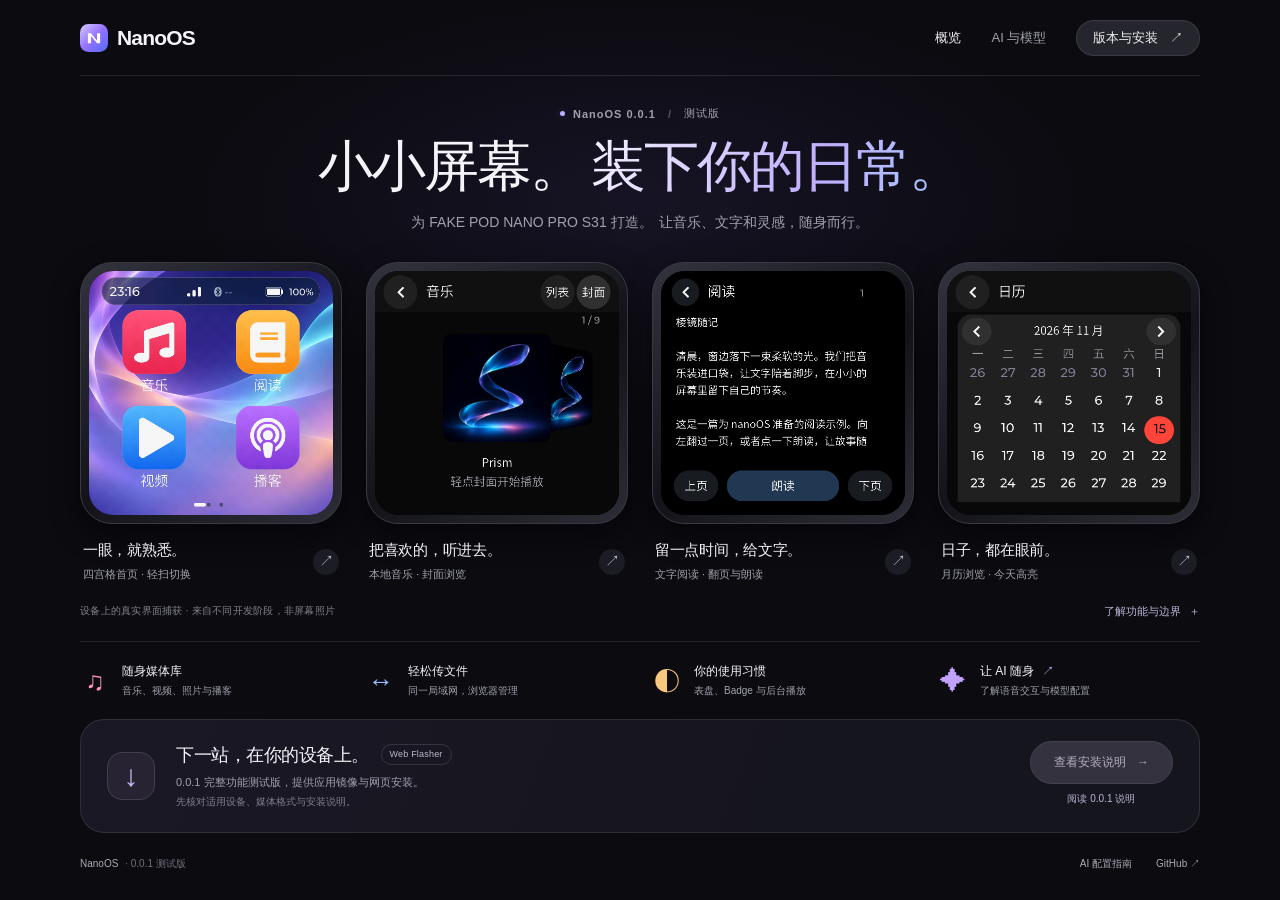
==== commit c197200d: "Prepare S31 feature notes and watchface resources for next tested build" ====
--- a/index.html
+++ b/index.html
@@ -44,7 +44,7 @@
     <section class="feature-strip" aria-label="更多能力">
       <div><span class="feature-symbol pink" aria-hidden="true">♫</span><p><strong>随身媒体库</strong><span>音乐、视频、照片与播客</span></p></div>
       <div><span class="feature-symbol blue" aria-hidden="true">↔</span><p><strong>轻松传文件</strong><span>同一局域网，浏览器管理</span></p></div>
-      <div><span class="feature-symbol amber" aria-hidden="true">◐</span><p><strong>你的使用习惯</strong><span>壁纸、亮度与后台播放</span></p></div>
+      <div><span class="feature-symbol amber" aria-hidden="true">◐</span><p><strong>你的使用习惯</strong><span>表盘、Badge 与后台播放</span></p></div>
       <a class="ai-feature" href="ai.html"><span class="feature-symbol purple" aria-hidden="true">✦</span><p><strong>让 AI 随身 <span aria-hidden="true">↗</span></strong><span>了解语音交互与模型配置</span></p></a>
     </section>
     <section id="install" class="install-panel" aria-labelledby="install-title">
@@ -56,7 +56,7 @@
   <footer class="site-footer wrap"><span>NanoOS <span class="muted">· 0.0.1 测试版</span></span><div><a href="ai.html">AI 配置指南</a><a href="https://github.com/zhuzhe1983/NanoOS" target="_blank" rel="noopener noreferrer">GitHub <span aria-hidden="true">↗</span></a></div></footer>
 
   <dialog id="screen-dialog" class="screen-dialog" aria-labelledby="screen-title"><button class="dialog-close" type="button" aria-label="关闭界面预览">×</button><img id="screen-image" src="assets/screen-home.png" width="460" height="460" alt=""><h2 id="screen-title">首页</h2><p id="screen-description"></p><small>设备 LVGL 软件捕获；非 LCD 面板回读。</small></dialog>
-  <dialog id="capabilities" class="info-dialog" aria-labelledby="capabilities-title"><button class="dialog-close" type="button" aria-label="关闭功能说明">×</button><span class="eyebrow">ABOUT 0.0.1</span><h2 id="capabilities-title">当前功能与适配范围</h2><p class="dialog-intro">NanoOS 0.0.1 是完整功能测试版。以下说明已有实现与适用边界，不代表任意媒体、服务或客户端均兼容。</p><dl class="capability-list"><div><dt>音乐与视频 <span>已有实现</span></dt><dd>本地 MP3、PCM WAV、受限 FLAC / AAC；视频需预先转为受支持的小尺寸 H.264 / AAC MP4。并非任意视频都可直接播放。</dd></div><div><dt>阅读与朗读 <span>按页阅读与缓存</span></dt><dd>原生 UTF-8 TXT 阅读；EPUB、PDF、XTC 等需先在电脑导入。自然语音依赖服务或有效缓存，OCR 页须复核；不保证整本离线或连续韵律。</dd></div><div><dt>日常与连接 <span>已有实现</span></dt><dd>月历、壁纸、后台播放、局域网文件传输与网页设置。日历订阅为只读；浏览器传文件不是 AirDrop。</dd></div><div><dt>AI 与设备互通 <span>兼容范围有限</span></dt><dd>按住说话、松手发送，生成墙纸确认后应用。模型需自行配置；无 VAD。官方 LocalSend GUI 尚未完成互通；保留 AirPlay 音频接收能力，兼容范围有限；发送尚未实现，不支持视频镜像。</dd></div></dl><a class="button-link" href="ai.html">了解 AI 与模型 <span aria-hidden="true">→</span></a></dialog>
+  <dialog id="capabilities" class="info-dialog" aria-labelledby="capabilities-title"><button class="dialog-close" type="button" aria-label="关闭功能说明">×</button><span class="eyebrow">ABOUT 0.0.1</span><h2 id="capabilities-title">当前功能与适配范围</h2><p class="dialog-intro">NanoOS 0.0.1 是完整功能测试版。以下说明已有实现与适用边界，不代表任意媒体、服务或客户端均兼容。</p><dl class="capability-list"><div><dt>音乐与视频 <span>已有实现</span></dt><dd>本地 MP3、PCM WAV、受限 FLAC / AAC；视频需预先转为受支持的小尺寸 H.264 / AAC MP4。并非任意视频都可直接播放。</dd></div><div><dt>阅读与朗读 <span>按页阅读与缓存</span></dt><dd>原生 UTF-8 TXT 阅读；EPUB、PDF、XTC 等需先在电脑导入。自然语音依赖服务或有效缓存，OCR 页须复核；不保证整本离线或连续韵律。</dd></div><div><dt>日常与连接 <span>已有实现</span></dt><dd>月历、表盘、锁屏组件、图片／静音视频 Badge、后台播放与网页设置。16 款表盘背景需另存 TF 资源包；日历订阅为只读。</dd></div><div><dt>AI 与设备互通 <span>兼容范围有限</span></dt><dd>按住说话、松手发送，生成墙纸确认后应用。模型需自行配置；无 VAD。Mac 原生 LocalSend 已完成一次文件传输与完整读回校验，其他客户端仍需验证；保留 AirPlay 音频接收能力，兼容范围有限；发送尚未实现，不支持视频镜像。</dd></div></dl><a class="button-link" href="ai.html">了解 AI 与模型 <span aria-hidden="true">→</span></a></dialog>
 
 </body>
 </html>
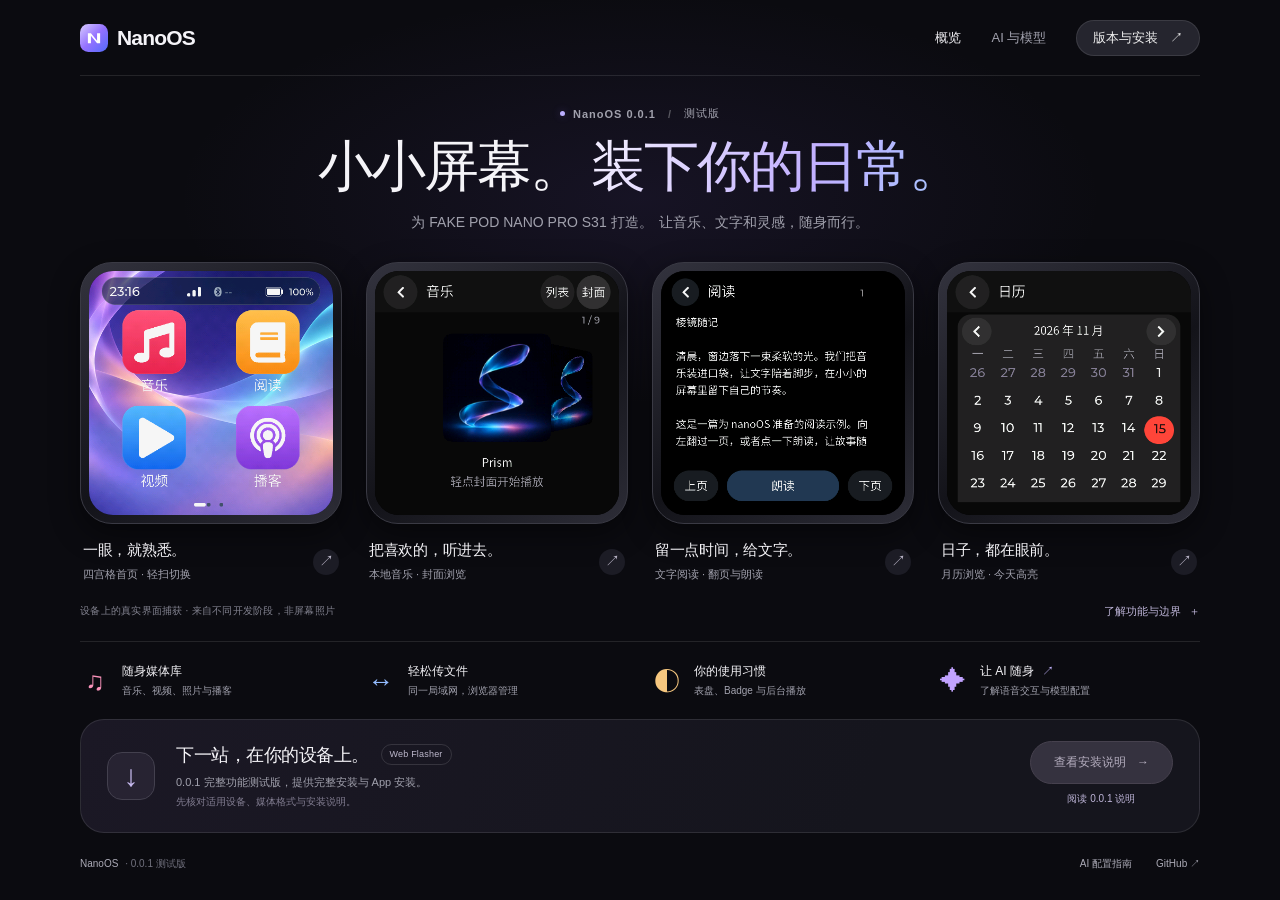
==== commit d6bde3dc: "Release tested r014e with Full and App installers and Windows package" ====
--- a/index.html
+++ b/index.html
@@ -48,9 +48,9 @@
       <a class="ai-feature" href="ai.html"><span class="feature-symbol purple" aria-hidden="true">✦</span><p><strong>让 AI 随身 <span aria-hidden="true">↗</span></strong><span>了解语音交互与模型配置</span></p></a>
     </section>
     <section id="install" class="install-panel" aria-labelledby="install-title">
-      <div class="install-icon" aria-hidden="true">↓</div><div class="install-copy"><div class="install-heading"><h2 id="install-title">下一站，在你的设备上。</h2><span class="pill">Web Flasher</span></div><p>0.0.1 完整功能测试版，提供应用镜像与网页安装。</p><span class="browser-status">先核对适用设备、媒体格式与安装说明。</span></div>
+      <div class="install-icon" aria-hidden="true">↓</div><div class="install-copy"><div class="install-heading"><h2 id="install-title">下一站，在你的设备上。</h2><span class="pill">Web Flasher</span></div><p>0.0.1 完整功能测试版，提供完整安装与 App 安装。</p><span class="browser-status">先核对适用设备、媒体格式与安装说明。</span></div>
       <div class="install-actions"><a class="install-button" href="release.html#installer" aria-describedby="install-status">查看安装说明 <span aria-hidden="true">→</span></a><a class="text-button" href="release.html">阅读 0.0.1 说明</a></div>
-      <span id="install-status" class="visually-hidden">仅适用于保留原分区表的 S31 设备；请先阅读版本说明。</span>
+      <span id="install-status" class="visually-hidden">仅适用于 S31 原厂分区或空白 Flash；不确定区别时选择完整安装，请先阅读版本说明。</span>
     </section>
   </main>
   <footer class="site-footer wrap"><span>NanoOS <span class="muted">· 0.0.1 测试版</span></span><div><a href="ai.html">AI 配置指南</a><a href="https://github.com/zhuzhe1983/NanoOS" target="_blank" rel="noopener noreferrer">GitHub <span aria-hidden="true">↗</span></a></div></footer>
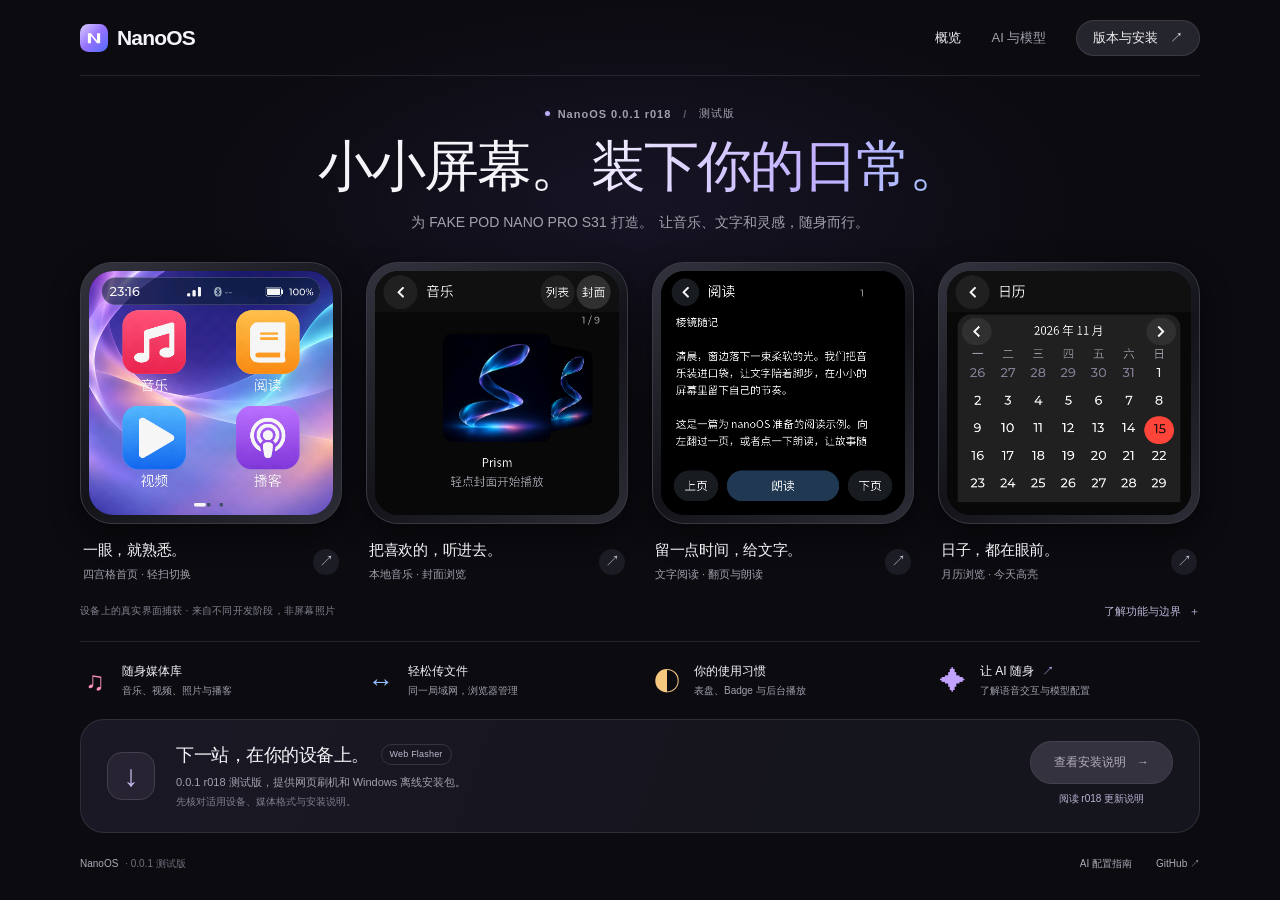
==== commit 8ca49b4e: "Publish NanoOS 0.0.1 r018 for S31 with Windows installer and TF tools" ====
--- a/index.html
+++ b/index.html
@@ -18,7 +18,7 @@
   </header>
   <main id="main" class="wrap">
     <section class="hero" aria-labelledby="hero-title">
-      <div class="eyebrow"><span class="status-dot"></span> NanoOS 0.0.1 <span class="eyebrow-divider">/</span> 测试版</div>
+      <div class="eyebrow"><span class="status-dot"></span> NanoOS 0.0.1 r018 <span class="eyebrow-divider">/</span> 测试版</div>
       <h1 id="hero-title">小小屏幕。<span>装下你的日常。</span></h1>
       <p>为 FAKE POD NANO PRO S31 打造。<span class="hero-break">让音乐、文字和灵感，随身而行。</span></p>
     </section>
@@ -48,8 +48,8 @@
       <a class="ai-feature" href="ai.html"><span class="feature-symbol purple" aria-hidden="true">✦</span><p><strong>让 AI 随身 <span aria-hidden="true">↗</span></strong><span>了解语音交互与模型配置</span></p></a>
     </section>
     <section id="install" class="install-panel" aria-labelledby="install-title">
-      <div class="install-icon" aria-hidden="true">↓</div><div class="install-copy"><div class="install-heading"><h2 id="install-title">下一站，在你的设备上。</h2><span class="pill">Web Flasher</span></div><p>0.0.1 完整功能测试版，提供完整安装与 App 安装。</p><span class="browser-status">先核对适用设备、媒体格式与安装说明。</span></div>
-      <div class="install-actions"><a class="install-button" href="release.html#installer" aria-describedby="install-status">查看安装说明 <span aria-hidden="true">→</span></a><a class="text-button" href="release.html">阅读 0.0.1 说明</a></div>
+      <div class="install-icon" aria-hidden="true">↓</div><div class="install-copy"><div class="install-heading"><h2 id="install-title">下一站，在你的设备上。</h2><span class="pill">Web Flasher</span></div><p>0.0.1 r018 测试版，提供网页刷机和 Windows 离线安装包。</p><span class="browser-status">先核对适用设备、媒体格式与安装说明。</span></div>
+      <div class="install-actions"><a class="install-button" href="release.html#installer" aria-describedby="install-status">查看安装说明 <span aria-hidden="true">→</span></a><a class="text-button" href="release.html">阅读 r018 更新说明</a></div>
       <span id="install-status" class="visually-hidden">仅适用于 S31 原厂分区或空白 Flash；不确定区别时选择完整安装，请先阅读版本说明。</span>
     </section>
   </main>
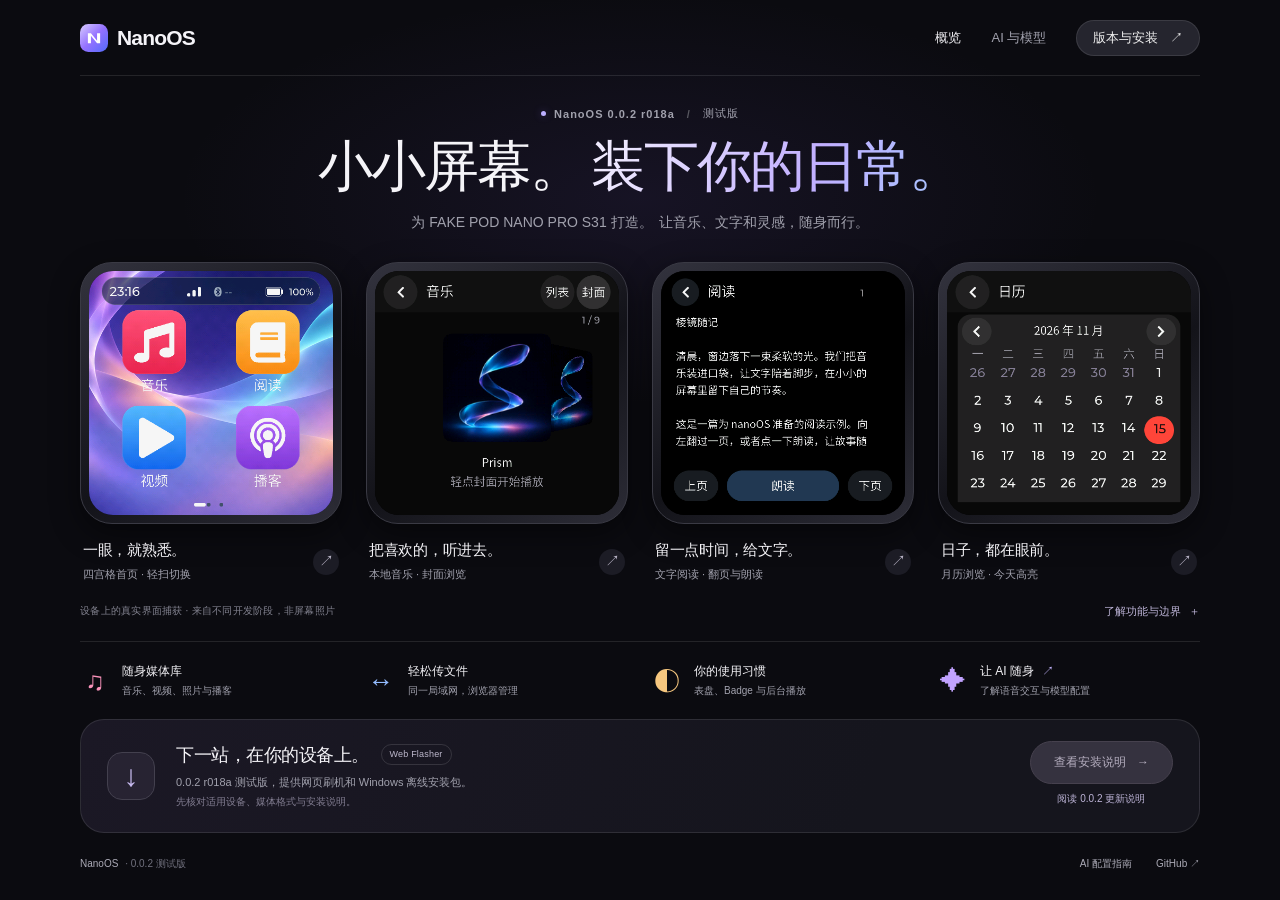
==== commit 22631447: "Publish NanoOS 0.0.2 for S31 with cached WebUI conversion tools" ====
--- a/index.html
+++ b/index.html
@@ -4,7 +4,7 @@
   <meta charset="utf-8">
   <meta name="viewport" content="width=device-width, initial-scale=1">
   <meta name="theme-color" content="#0b0b10">
-  <meta name="description" content="NanoOS 0.0.1，为 FAKE POD NANO PRO S31 打造的掌上系统。探索音乐、阅读与日常应用，了解 AI 模型配置。">
+  <meta name="description" content="NanoOS 0.0.2，为 FAKE POD NANO PRO S31 打造的掌上系统。探索音乐、阅读与日常应用，了解 AI 模型配置。">
   <title>NanoOS — 小小屏幕，装下日常</title>
   <link rel="icon" href="assets/icon.svg" type="image/svg+xml">
   <link rel="stylesheet" href="assets/site.css">
@@ -18,7 +18,7 @@
   </header>
   <main id="main" class="wrap">
     <section class="hero" aria-labelledby="hero-title">
-      <div class="eyebrow"><span class="status-dot"></span> NanoOS 0.0.1 r018 <span class="eyebrow-divider">/</span> 测试版</div>
+      <div class="eyebrow"><span class="status-dot"></span> NanoOS 0.0.2 r018a <span class="eyebrow-divider">/</span> 测试版</div>
       <h1 id="hero-title">小小屏幕。<span>装下你的日常。</span></h1>
       <p>为 FAKE POD NANO PRO S31 打造。<span class="hero-break">让音乐、文字和灵感，随身而行。</span></p>
     </section>
@@ -48,15 +48,15 @@
       <a class="ai-feature" href="ai.html"><span class="feature-symbol purple" aria-hidden="true">✦</span><p><strong>让 AI 随身 <span aria-hidden="true">↗</span></strong><span>了解语音交互与模型配置</span></p></a>
     </section>
     <section id="install" class="install-panel" aria-labelledby="install-title">
-      <div class="install-icon" aria-hidden="true">↓</div><div class="install-copy"><div class="install-heading"><h2 id="install-title">下一站，在你的设备上。</h2><span class="pill">Web Flasher</span></div><p>0.0.1 r018 测试版，提供网页刷机和 Windows 离线安装包。</p><span class="browser-status">先核对适用设备、媒体格式与安装说明。</span></div>
-      <div class="install-actions"><a class="install-button" href="release.html#installer" aria-describedby="install-status">查看安装说明 <span aria-hidden="true">→</span></a><a class="text-button" href="release.html">阅读 r018 更新说明</a></div>
+      <div class="install-icon" aria-hidden="true">↓</div><div class="install-copy"><div class="install-heading"><h2 id="install-title">下一站，在你的设备上。</h2><span class="pill">Web Flasher</span></div><p>0.0.2 r018a 测试版，提供网页刷机和 Windows 离线安装包。</p><span class="browser-status">先核对适用设备、媒体格式与安装说明。</span></div>
+      <div class="install-actions"><a class="install-button" href="release.html#installer" aria-describedby="install-status">查看安装说明 <span aria-hidden="true">→</span></a><a class="text-button" href="release.html">阅读 0.0.2 更新说明</a></div>
       <span id="install-status" class="visually-hidden">仅适用于 S31 原厂分区或空白 Flash；不确定区别时选择完整安装，请先阅读版本说明。</span>
     </section>
   </main>
-  <footer class="site-footer wrap"><span>NanoOS <span class="muted">· 0.0.1 测试版</span></span><div><a href="ai.html">AI 配置指南</a><a href="https://github.com/zhuzhe1983/NanoOS" target="_blank" rel="noopener noreferrer">GitHub <span aria-hidden="true">↗</span></a></div></footer>
+  <footer class="site-footer wrap"><span>NanoOS <span class="muted">· 0.0.2 测试版</span></span><div><a href="ai.html">AI 配置指南</a><a href="https://github.com/zhuzhe1983/NanoOS" target="_blank" rel="noopener noreferrer">GitHub <span aria-hidden="true">↗</span></a></div></footer>
 
   <dialog id="screen-dialog" class="screen-dialog" aria-labelledby="screen-title"><button class="dialog-close" type="button" aria-label="关闭界面预览">×</button><img id="screen-image" src="assets/screen-home.png" width="460" height="460" alt=""><h2 id="screen-title">首页</h2><p id="screen-description"></p><small>设备 LVGL 软件捕获；非 LCD 面板回读。</small></dialog>
-  <dialog id="capabilities" class="info-dialog" aria-labelledby="capabilities-title"><button class="dialog-close" type="button" aria-label="关闭功能说明">×</button><span class="eyebrow">ABOUT 0.0.1</span><h2 id="capabilities-title">当前功能与适配范围</h2><p class="dialog-intro">NanoOS 0.0.1 是完整功能测试版。以下说明已有实现与适用边界，不代表任意媒体、服务或客户端均兼容。</p><dl class="capability-list"><div><dt>音乐与视频 <span>已有实现</span></dt><dd>本地 MP3、PCM WAV、受限 FLAC / AAC；视频需预先转为受支持的小尺寸 H.264 / AAC MP4。并非任意视频都可直接播放。</dd></div><div><dt>阅读与朗读 <span>按页阅读与缓存</span></dt><dd>原生 UTF-8 TXT 阅读；EPUB、PDF、XTC 等需先在电脑导入。自然语音依赖服务或有效缓存，OCR 页须复核；不保证整本离线或连续韵律。</dd></div><div><dt>日常与连接 <span>已有实现</span></dt><dd>月历、表盘、锁屏组件、图片／静音视频 Badge、后台播放与网页设置。16 款表盘背景需另存 TF 资源包；日历订阅为只读。</dd></div><div><dt>AI 与设备互通 <span>兼容范围有限</span></dt><dd>按住说话、松手发送，生成墙纸确认后应用。模型需自行配置；无 VAD。Mac 原生 LocalSend 已完成一次文件传输与完整读回校验，其他客户端仍需验证；保留 AirPlay 音频接收能力，兼容范围有限；发送尚未实现，不支持视频镜像。</dd></div></dl><a class="button-link" href="ai.html">了解 AI 与模型 <span aria-hidden="true">→</span></a></dialog>
+  <dialog id="capabilities" class="info-dialog" aria-labelledby="capabilities-title"><button class="dialog-close" type="button" aria-label="关闭功能说明">×</button><span class="eyebrow">ABOUT 0.0.2</span><h2 id="capabilities-title">当前功能与适配范围</h2><p class="dialog-intro">NanoOS 0.0.2 是完整功能测试版。以下说明已有实现与适用边界，不代表任意媒体、服务或客户端均兼容。</p><dl class="capability-list"><div><dt>音乐与视频 <span>已有实现</span></dt><dd>支持本地 MP3、PCM WAV 及部分 FLAC、AAC 文件。小尺寸 H.264 MP4 和 MJPEG AVI 可直接播放，其他视频可在 WebUI 上传时转换。</dd></div><div><dt>阅读与朗读 <span>按页阅读与缓存</span></dt><dd>原生 UTF-8 TXT 阅读；EPUB、PDF、XTC 等需先在电脑导入。自然语音依赖服务或有效缓存，OCR 页须复核；不保证整本离线或连续韵律。</dd></div><div><dt>日常与连接 <span>已有实现</span></dt><dd>月历、表盘、锁屏组件、图片／静音视频 Badge、后台播放与网页设置。16 款表盘背景需另存 TF 资源包；日历订阅为只读。</dd></div><div><dt>AI 与设备互通 <span>兼容范围有限</span></dt><dd>按住说话、松手发送，生成墙纸确认后应用。模型需自行配置；无 VAD。Mac 原生 LocalSend 已完成一次文件传输与完整读回校验，其他客户端仍需验证；保留 AirPlay 音频接收能力，兼容范围有限；发送尚未实现，不支持视频镜像。</dd></div></dl><a class="button-link" href="ai.html">了解 AI 与模型 <span aria-hidden="true">→</span></a></dialog>
 
 </body>
 </html>
